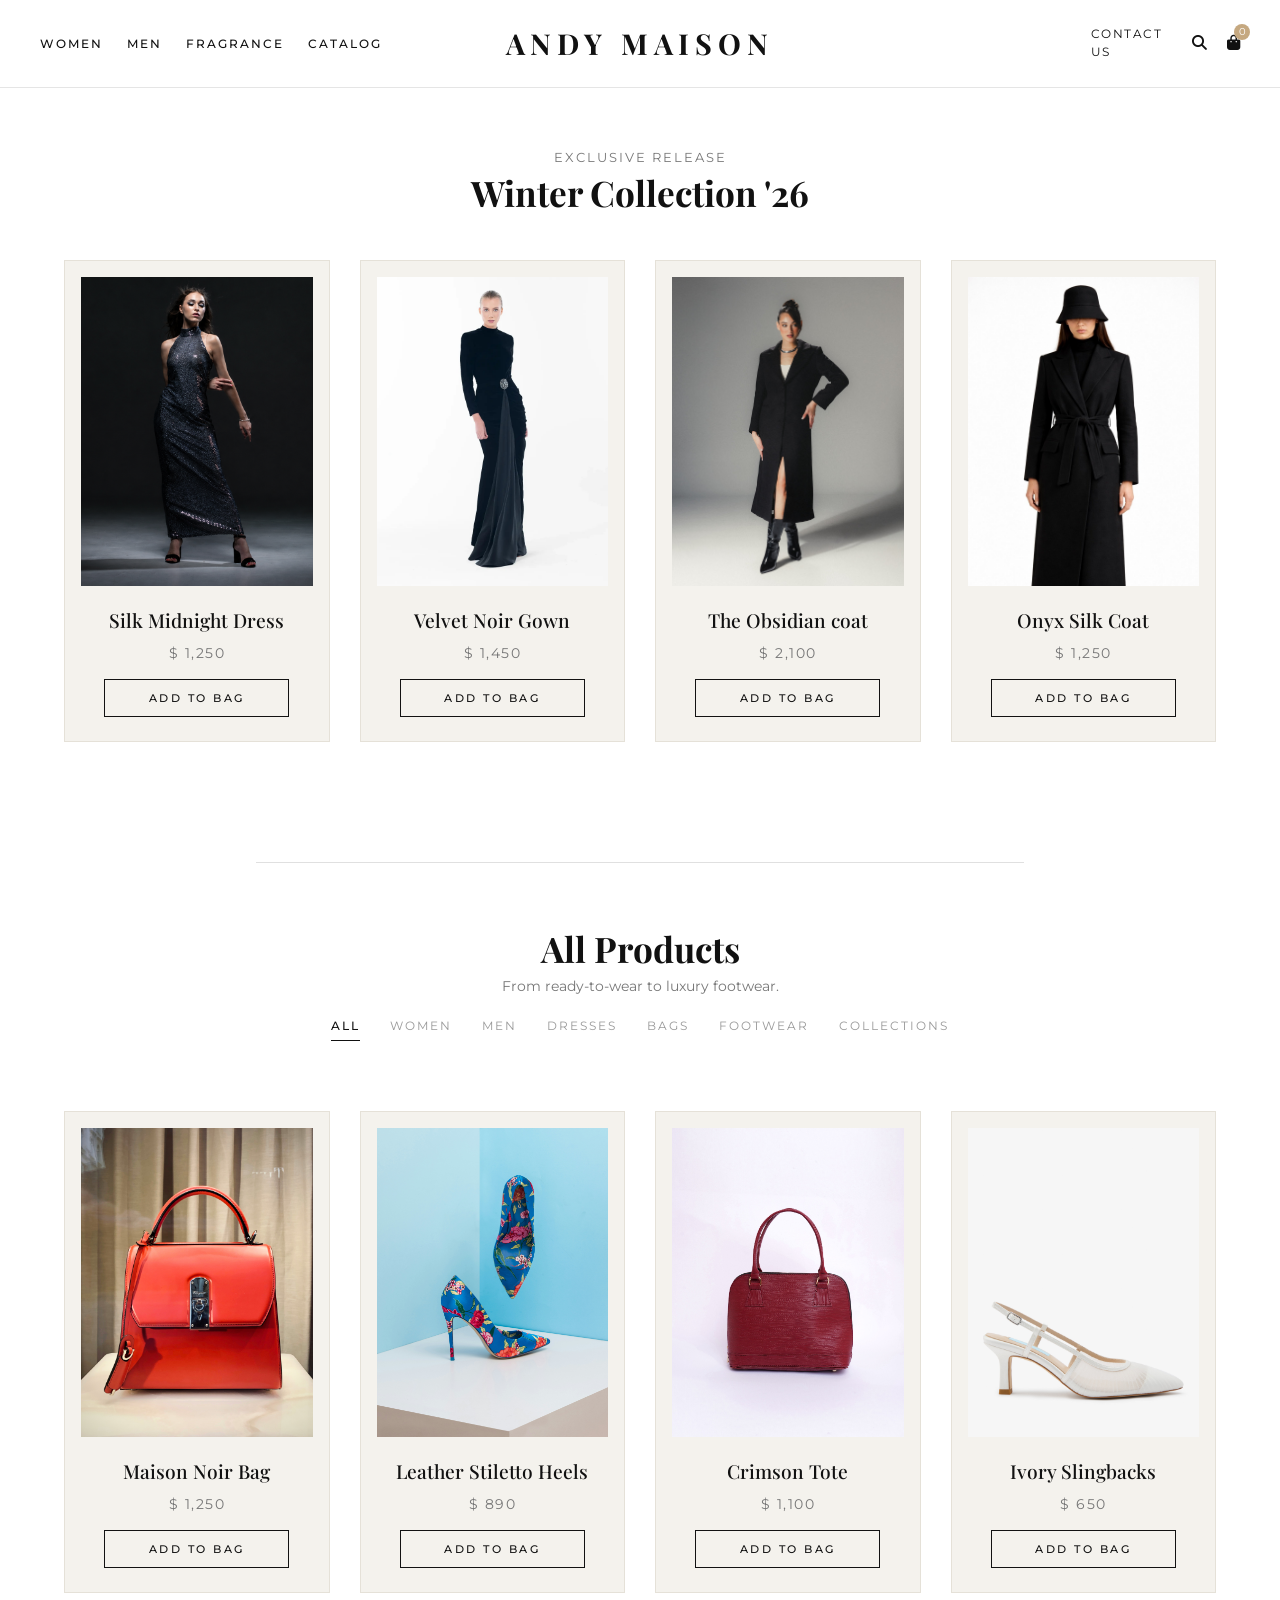
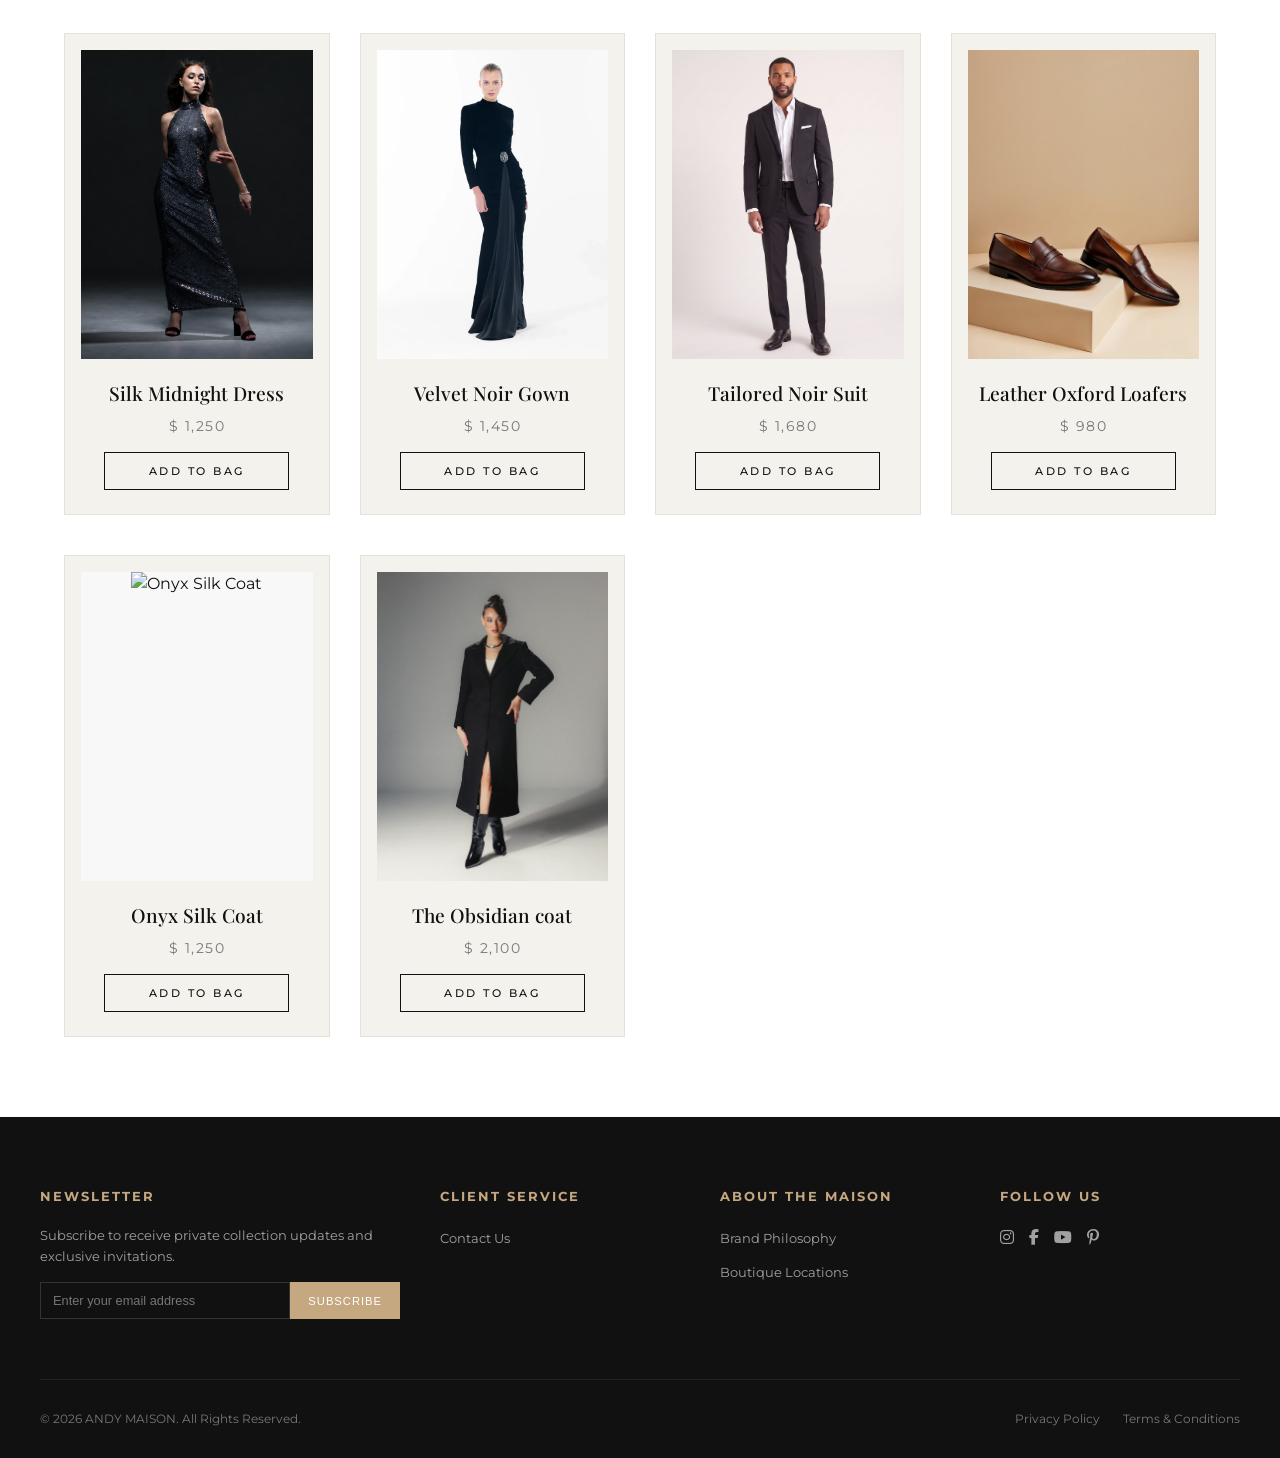
==== katalog.html @ f390998b "Add files via upload" ====
<!DOCTYPE html>
<html lang="en">
<head>
    <meta charset="UTF-8">
    <meta name="viewport" content="width=device-width, initial-scale=1.0">
    <title>Catalog  ANDY MAISON</title>
    <link rel="stylesheet" href="style.css">
    <link rel="preconnect" href="https://fonts.googleapis.com">
    <link rel="preconnect" href="https://fonts.gstatic.com" crossorigin>
    <link href="https://fonts.googleapis.com/css2?family=Montserrat:wght@300;400;500;600&family=Playfair+Display:wght@400;600;700&display=swap" rel="stylesheet">
    <link rel="stylesheet" href="https://cdnjs.cloudflare.com/ajax/libs/font-awesome/6.4.0/css/all.min.css">
</head>
<body class="andi_body">

    <header class="andi_header">
        <nav class="andi_nav_kiri">
            <a href="katalog.html?kat=women" class="andi_nav_link">WOMEN</a>
            <a href="katalog.html?kat=men" class="andi_nav_link">MEN</a>
            <a href="parfum.html" class="andi_nav_link">FRAGRANCE</a>
            <a href="katalog.html" class="andi_nav_link">CATALOG</a>
        </nav>

        <div class="andi_nav_tengah">
            <a href="index.html" class="andi_logo_brand">ANDY MAISON</a>
        </div>

         <div class="andi_nav_kanan">
            <div class="andi_nav_kanan">
                    <a href="kontak.html" class="andi_nav_link_kontak">CONTACT US</a>
                    <a href="#" class="andi_nav_ikon" id="andi_btn_search"><i class="fa-solid fa-magnifying-glass"></i></a>
                    <a href="keranjang.html" class="andi_nav_ikon andi_posisi_keranjang">
                        <i class="fa-solid fa-bag-shopping"></i>
                        <span class="andi_badge_keranjang" id="andi_jumlah_keranjang">0</span>
                    </a>
                </div>
    </header>
    <div class="andi_search_bar" id="andi_search_bar">
        <div class="andi_search_container">
            <i class="fa-solid fa-magnifying-glass andi_search_ikon_input"></i>
            <input type="text" id="andi_input_search" class="andi_input_search" placeholder="Search products (e.g. Dress, Bag, Coat, Heels)...">
            <button type="button" id="andi_close_search" class="andi_close_search"><i class="fa-solid fa-xmark"></i></button>
        </div>
    </div>
    </header>
    <!-- KONTEN UTAMA Katalog -->
    <main class="andi_konten_utama">
        
        <!-- BAGIAN 1: KOLEKSI SPESIFIK (WINTER COLLECTION) -->
        <section class="andi_katalog_spesifik" style="padding-top: 60px;">
            <div style="text-align: center; margin-bottom: 20px;">
                <p style="font-family: 'Montserrat', sans-serif; font-size: 0.8rem; color: #777; letter-spacing: 2px;">EXCLUSIVE RELEASE</p>
                <h2 style="font-family: 'Playfair Display', serif; font-size: 2.2rem; color: #111;">Winter Collection '26</h2>
            </div>
            
            <div class="andi_katalog_grid">
                <div class="andi_produk_item">
                    <div class="andi_gambar_wrapper">
                        <img src="images/midnightdress.png" alt="Silk Midnight Dress" class="andi_produk_img">
                    </div>
                    <h3 class="andi_produk_judul">Silk Midnight Dress</h3>
                    <p class="andi_produk_harga">$ 1,250</p>
                </div>

                <div class="andi_produk_item">
                    <div class="andi_gambar_wrapper">
                        <img src="images/noirgown.png" alt="Velvet Noir Gown" class="andi_produk_img">
                    </div>
                    <h3 class="andi_produk_judul">Velvet Noir Gown</h3>
                    <p class="andi_produk_harga">$ 1,450</p>
                </div>
                <div class="andi_produk_item">
                    <div class="andi_gambar_wrapper">
                        <img src="images/obsidiancoat.jpg" alt="The Obsidian coat" class="andi_produk_img">
                    </div>
                    <h3 class="andi_produk_judul">The Obsidian coat</h3>
                    <p class="andi_produk_harga">$ 2,100</p>
                </div>

                <div class="andi_produk_item">
                    <div class="andi_gambar_wrapper">
                        <img src="images/Onyxcoat.jpg" alt="Onyx Silk Coat" class="andi_produk_img">
                    </div>
                    <h3 class="andi_produk_judul">Onyx Silk Coat</h3>
                    <p class="andi_produk_harga">$ 1,250</p>
                </div>
            </div>
        </section>

        <!-- GARIS PEMISAH ELEGAN -->
        <div style="width: 60%; margin: 40px auto; border-bottom: 1px solid #e0e0e0;"></div>
            <!-- BAGIAN 2: SEMUA PRODUK -->
        <section class="andi_katalog_semua" style="padding-top: 20px;">
            <div style="text-align: center; margin-bottom: 20px;">
                <h2 style="font-family: 'Playfair Display', serif; font-size: 2.2rem; color: #111;">All Products</h2>
                <p style="font-family: 'Montserrat', sans-serif; font-size: 0.9rem; color: #777;">From ready-to-wear to luxury footwear.</p>
            </div>
            <div class="andi_filter_kategori">
                <a href="#" class="andi_filter_aktif" data-filter="all">ALL</a>
                <a href="#" data-filter="women">WOMEN</a>
                <a href="#" data-filter="men">MEN</a>
                <a href="#" data-filter="dresses">DRESSES</a>
                <a href="#" data-filter="bags">BAGS</a>
                <a href="#" data-filter="footwear">FOOTWEAR</a>
                <a href="#" data-filter="collections">COLLECTIONS</a>
            </div>
        
            
            <div class="andi_katalog_grid">
                <!-- Produk 1 -->
                <div class="andi_produk_item" data-kategori="women bags collections">
                    <div class="andi_gambar_wrapper">
                        <img src="images/RedBag.jpg" alt="Maison Noir Bag" class="andi_produk_img">
                    </div>
                    <h3 class="andi_produk_judul">Maison Noir Bag</h3>
                    <p class="andi_produk_harga">$ 1,250</p>
                </div>

                <!-- Produk 2 -->
                <div class="andi_produk_item" data-kategori="women footwear">
                    <div class="andi_gambar_wrapper">
                        <img src="images/highheels.jpg" alt="Leather Stiletto Heels" class="andi_produk_img">
                    </div>
                    <h3 class="andi_produk_judul">Leather Stiletto Heels</h3>
                    <p class="andi_produk_harga">$ 890</p>
                </div>

                <!-- Produk 3 -->
                <div class="andi_produk_item" data-kategori="women bags">
                    <div class="andi_gambar_wrapper">
                        <img src="images/crimsontote.jpg" alt="Crimson Tote" class="andi_produk_img">
                    </div>
                    <h3 class="andi_produk_judul">Crimson Tote</h3>
                    <p class="andi_produk_harga">$ 1,100</p>
                </div>

                <!-- Produk 4 -->
                <div class="andi_produk_item" data-kategori="women footwear">
                    <div class="andi_gambar_wrapper">
                        <img src="images/ivoryslingback.jpg" alt="Ivory Slingbacks" class="andi_produk_img">
                    </div>
                    <h3 class="andi_produk_judul">Ivory Slingbacks</h3>
                    <p class="andi_produk_harga">$ 650</p>
                </div>

                <!-- Produk 5 -->
                <div class="andi_produk_item" data-kategori="women dresses collections">
                    <div class="andi_gambar_wrapper">
                        <img src="images/midnightdress.png" alt="Silk Midnight Dress" class="andi_produk_img">
                    </div>
                    <h3 class="andi_produk_judul">Silk Midnight Dress</h3>
                    <p class="andi_produk_harga">$ 1,250</p>
                </div>

                <!-- Produk 6 -->
                <div class="andi_produk_item" data-kategori="women dresses">
                    <div class="andi_gambar_wrapper">
                        <img src="images/noirgown.png" alt="Velvet Noir Gown" class="andi_produk_img">
                    </div>
                    <h3 class="andi_produk_judul">Velvet Noir Gown</h3>
                    <p class="andi_produk_harga">$ 1,450</p>
                </div>

                <!-- Produk 7 -->
                <div class="andi_produk_item" data-kategori="men collections">
                    <div class="andi_gambar_wrapper">
                        <img src="images/noirsuit.jpg" alt="Tailored Noir Suit" class="andi_produk_img">
                    </div>
                    <h3 class="andi_produk_judul">Tailored Noir Suit</h3>
                    <p class="andi_produk_harga">$ 1,680</p>
                </div>

                <!-- Produk 8-->
                <div class="andi_produk_item" data-kategori="men footwear">
                    <div class="andi_gambar_wrapper">
                        <img src="images/loafersmen.jpg" alt="Leather Oxford Loafers" class="andi_produk_img">
                    </div>
                    <h3 class="andi_produk_judul">Leather Oxford Loafers</h3>
                    <p class="andi_produk_harga">$ 980</p>
                </div>
                 <!-- Produk 9-->
                <div class="andi_produk_item" data-kategori="women dresses">
                    <div class="andi_gambar_wrapper">
                        <img src="images/onyxcoat.jpg" alt="Onyx Silk Coat" class="andi_produk_img">
                    </div>
                    <h3 class="andi_produk_judul">Onyx Silk Coat</h3>
                    <p class="andi_produk_harga">$ 1,250</p>
                </div>
                 <!-- Produk 10-->
                <div class="andi_produk_item" data-kategori="women dresses">
                    <div class="andi_gambar_wrapper">
                        <img src="images/obsidiancoat.jpg" alt="The Obsidian coat" class="andi_produk_img">
                    </div>
                    <h3 class="andi_produk_judul">The Obsidian coat</h3>
                    <p class="andi_produk_harga">$ 2,100</p>
                </div>

            </div>
        </section>

    </main>


    <footer class="andi_footer">
        <div class="andi_container">
            <div class="andi_grid_footer">
                
                <div class="andi_kolom_footer andi_kolom_newsletter">
                    <h4 class="andi_judul_footer">NEWSLETTER</h4>
                    <p class="andi_teks_footer">Subscribe to receive private collection updates and exclusive invitations.</p>
                    <form class="andi_form_newsletter" onsubmit="event.preventDefault();">
                        <input type="email" placeholder="Enter your email address" class="andi_input_newsletter" required>
                        <button type="submit" class="andi_btn_newsletter">SUBSCRIBE</button>
                    </form>
                </div>

                <div class="andi_kolom_footer">
                    <h4 class="andi_judul_footer">CLIENT SERVICE</h4>
                    <ul class="andi_link_footer">
                        <li><a href="kontak.html">Contact Us</a></li>
                        
                    </ul>
                </div>

                <div class="andi_kolom_footer">
                    <h4 class="andi_judul_footer">ABOUT THE MAISON</h4>
                    <ul class="andi_link_footer">
                        <li><a href="tentang.html">Brand Philosophy</a></li>
                        <li><a href="kontak.html">Boutique Locations</a></li>
                    </ul>
                </div>

                <div class="andi_kolom_footer">
                    <h4 class="andi_judul_footer">FOLLOW US</h4>
                    <div class="andi_sosmed">
                        <a href="#"><i class="fa-brands fa-instagram"></i></a>
                        <a href="#"><i class="fa-brands fa-facebook-f"></i></a>
                        <a href="#"><i class="fa-brands fa-youtube"></i></a>
                        <a href="#"><i class="fa-brands fa-pinterest-p"></i></a>
                    </div>
                </div>

            </div>

            <div class="andi_footer_bawah">
                <p>&copy; 2026 ANDY MAISON. All Rights Reserved.</p>
                <div class="andi_legal_links">
                    <a href="#">Privacy Policy</a>
                    <a href="#">Terms & Conditions</a>
                </div>
            </div>
        </div>
    </footer>

<script src="script.js"></script>

</body>
</html>
---- style.css ----
:root {
    --andi-gelap: #111111;
    --andi-terang: #FFFFFF;
    --andi-bg-krem: #F9F8F6;
    --andi-emas: #C5A880;
    --andi-abu-muda: #E5E5E5;
    --andi-abu-teks: #666666;
    --andi-font-judul: 'Playfair Display', serif;
    --andi-font-teks: 'Montserrat', sans-serif;
    --andi-transisi: all 0.3s ease;
}

* { 
    margin: 0; 
    padding: 0; 
    box-sizing: border-box; 
}

body.andi_body {
    font-family: var(--andi-font-teks);
    background-color: var(--andi-terang);
    color: var(--andi-gelap);
    line-height: 1.5;
}

.andi_container {
    max-width: 1300px;
    margin: 0 auto;
    padding: 0 40px;
}

.andi_header {
    display: flex;
    justify-content: space-between;
    align-items: center;
    padding: 22px 40px;
    background-color: var(--andi-terang);
    border-bottom: 1px solid var(--andi-abu-muda);
    position: sticky;
    top: 0;
    z-index: 1000;
}

.andi_nav_kiri { 
    display: flex; 
    gap: 24px; 
    width: 35%; 
}

.andi_nav_link {
    text-decoration: none;
    color: var(--andi-gelap);
    font-size: 0.75rem;
    letter-spacing: 2px;
    font-weight: 500;
    transition: var(--andi-transisi);
}

.andi_nav_link:hover { 
    color: var(--andi-emas); 
}

.andi_nav_tengah { 
    width: 30%; 
    text-align: center; 
}

.andi_logo_brand {
    font-family: var(--andi-font-judul);
    font-size: 1.8rem;
    font-weight: 700;
    letter-spacing: 6px;
    color: var(--andi-gelap);
    text-decoration: none;
}

.andi_nav_kanan {
    display: flex;
    align-items: center;
    justify-content: flex-end;
    gap: 20px;
    width: 35%;
}

.andi_nav_link_kontak {
    text-decoration: none;
    color: var(--andi-gelap);
    font-size: 0.72rem;
    letter-spacing: 1.5px;
    margin-right: 10px;
}

.andi_nav_ikon {
    color: var(--andi-gelap);
    font-size: 0.95rem;
    text-decoration: none;
    transition: var(--andi-transisi);
}

.andi_nav_ikon:hover { 
    color: var(--andi-emas); 
}

.andi_posisi_keranjang { 
    position: relative; 
}

.andi_badge_keranjang {
    position: absolute;
    top: -8px;
    right: -10px;
    background-color: var(--andi-emas);
    color: var(--andi-terang);
    font-size: 0.65rem;
    width: 16px;
    height: 16px;
    border-radius: 50%;
    display: flex;
    align-items: center;
    justify-content: center;
}

.andi_hero_split {
    display: flex;
    height: 65vh;
    width: 100%;
    background-color: var(--andi-bg-krem);
    overflow: hidden;
    border-bottom: 1px solid var(--andi-abu-muda);
}

.andi_hero_kiri {
    width: 50%;
    display: flex;
    align-items: center;
    padding-left: 8%;
    padding-right: 5%;
    background-color: var(--andi-bg-krem);
}

.andi_kiri_label {
    color: var(--andi-emas);
    font-size: 0.75rem;
    letter-spacing: 3px;
    font-weight: 500;
    margin-bottom: 15px;
}

.andi_kiri_judul {
    font-family: var(--andi-font-judul);
    font-size: 4rem;
    line-height: 0.95;
    letter-spacing: 2px;
    margin-bottom: 20px;
    color: var(--andi-gelap);
}

.andi_kiri_deskripsi {
    max-width: 340px;
    line-height: 1.6;
    margin-bottom: 30px;
    color: var(--andi-abu-teks);
    font-size: 0.85rem;
}

.andi_tombol_utama {
    background-color: transparent;
    color: var(--andi-gelap);
    border: 1px solid var(--andi-gelap);
    padding: 15px 40px;
    font-family: var(--andi-font-teks);
    font-size: 0.75rem;
    letter-spacing: 3px;
    cursor: pointer;
    transition: var(--andi-transisi);
    text-decoration: none;
    display: inline-block;
}

.andi_tombol_utama:hover {
    background-color: var(--andi-gelap);
    color: var(--andi-terang);
}

.andi_hero_kanan {
    width: 55%;
    height: 100%;
    position: relative;
}

.andi_slider_container {
    width: 100%;
    height: 100%;
    position: relative;
    overflow: hidden;
}

.andi_slider_track {
    display: flex;
    width: 100%;
    height: 100%;
    transition: transform 0.6s cubic-bezier(0.25, 1, 0.5, 1);
}
.andi_slide_item {
    min-width: 100%;
    height: 100%;
    position: relative;
    overflow: hidden;
}

.andi_slide_gambar {
    width: 100%;
    height: 100%;
    object-fit: cover;
    object-position: center 0%;
    transform: scale(1.15);
    transform-origin: top center;
}

.andi_slide_info {
    position: absolute;
    bottom: 40px;
    left: 40px;
    color: var(--andi-terang);
    text-shadow: 0 2px 8px rgba(0,0,0,0.4);
}

.andi_slide_info h3 {
    font-family: var(--andi-font-judul);
    font-size: 1.8rem;
    font-weight: 400;
}

.andi_slide_info p {
    font-size: 0.75rem;
    letter-spacing: 1px;
    opacity: 0.9;
}

.andi_slider_navigasi {
    position: absolute;
    bottom: 40px;
    right: 40px;
    display: flex;
    gap: 12px;
    z-index: 10;
}

.andi_btn_slider {
    background: rgba(255, 255, 255, 0.9);
    border: none;
    width: 44px;
    height: 44px;
    border-radius: 50%;
    cursor: pointer;
    display: flex;
    justify-content: center;
    align-items: center;
    font-size: 0.85rem;
    color: var(--andi-gelap);
    transition: var(--andi-transisi);
}

.andi_btn_slider:hover {
    background: var(--andi-emas);
    color: var(--andi-terang);
}

.andi_seksi_trending {
    padding: 90px 0;
    background-color: #FFFFFF;
}

.andi_header_seksi {
    text-align: center;
    margin-bottom: 50px;
}

.andi_judul_seksi {
    font-family: var(--andi-font-judul);
    font-size: 2rem;
    letter-spacing: 3px;
    margin-bottom: 8px;
}

.andi_sub_seksi {
    color: var(--andi-abu-teks);
    font-size: 0.85rem;
}

.andi_grid_trending {
    display: grid;
    grid-template-columns: repeat(3, 1fr);
    gap: 30px;
}

.andi_kartu_trending {
    text-align: center;
    background-color: var(--andi-bg-krem);
    padding: 24px;
    border: 1px solid rgba(0, 0, 0, 0.05);
    transition: var(--andi-transisi);
}

.andi_kartu_trending:hover {
    transform: translateY(-5px);
    box-shadow: 0 12px 25px rgba(0, 0, 0, 0.06);
}

.andi_box_gambar {
    height: 320px;
    overflow: hidden;
    margin-bottom: 20px;
    background-color: #FFFFFF;
}

.andi_gambar_produk {
    width: 100%;
    height: 100%;
    object-fit: cover;
    transition: var(--andi-transisi);
}

.andi_kartu_trending:hover .andi_gambar_produk {
    transform: scale(1.04);
}

.andi_nama_item {
    font-family: var(--andi-font-judul);
    font-size: 1.1rem;
    margin-bottom: 4px;
}

.andi_kategori_item {
    color: var(--andi-abu-teks);
    font-size: 0.75rem;
    letter-spacing: 1px;
    text-transform: uppercase;
    margin-bottom: 8px;
}

.andi_harga_item {
    color: var(--andi-emas);
    font-weight: 600;
    font-size: 0.9rem;
}

.andi_footer {
    background-color: var(--andi-gelap);
    color: var(--andi-terang);
    padding: 70px 0 30px;
}

.andi_grid_footer {
    display: grid;
    grid-template-columns: 1.5fr 1fr 1fr 1fr;
    gap: 40px;
    margin-bottom: 60px;
}

.andi_judul_footer {
    font-size: 0.8rem;
    letter-spacing: 2px;
    margin-bottom: 20px;
    color: var(--andi-emas);
}

.andi_teks_footer {
    color: #A1A1A1;
    font-size: 0.8rem;
    line-height: 1.6;
    margin-bottom: 15px;
}

.andi_form_newsletter {
    display: flex;
}

.andi_input_newsletter {
    width: 100%;
    padding: 10px 12px;
    background: transparent;
    border: 1px solid #333;
    color: var(--andi-terang);
    font-size: 0.8rem;
    outline: none;
}

.andi_input_newsletter:focus {
    border-color: var(--andi-emas);
}

.andi_btn_newsletter {
    padding: 10px 18px;
    background-color: var(--andi-emas);
    border: none;
    color: var(--andi-terang);
    font-size: 0.7rem;
    letter-spacing: 1px;
    cursor: pointer;
}

.andi_link_footer {
    list-style: none;
}

.andi_link_footer li {
    margin-bottom: 10px;
}

.andi_link_footer a {
    color: #A1A1A1;
    text-decoration: none;
    font-size: 0.8rem;
    transition: var(--andi-transisi);
}

.andi_link_footer a:hover {
    color: var(--andi-terang);
}

.andi_sosmed {
    display: flex;
    gap: 15px;
}

.andi_sosmed a {
    color: #A1A1A1;
    font-size: 1rem;
    transition: var(--andi-transisi);
}

.andi_sosmed a:hover {
    color: var(--andi-emas);
}

.andi_footer_bawah {
    display: flex;
    justify-content: space-between;
    align-items: center;
    padding-top: 30px;
    border-top: 1px solid #222;
    font-size: 0.75rem;
    color: #777;
}

.andi_legal_links a {
    color: #777;
    text-decoration: none;
    margin-left: 20px;
}

.andi_legal_links a:hover {
    color: var(--andi-terang);
}

@media (max-width: 900px) {
    .andi_hero_split {
        flex-direction: column;
        height: auto;
    }
    .andi_hero_kiri, .andi_hero_kanan {
        width: 100%;
    }
    .andi_hero_kiri {
        padding: 50px 20px;
    }
    .andi_hero_kanan {
        height: 400px;
    }
    .andi_grid_trending, .andi_grid_footer {
        grid-template-columns: 1fr;
    }
}
/* Kontak Halaman*/
.andi_header_kontak {
    text-align: center;
    padding: 50px 20px 25px;
    background-color: var(--andi-bg-krem);
    border-bottom: 1px solid var(--andi-abu-muda);
}

.andi_seksi_kontak {
    padding: 60px 0;
    background-color: #FFFFFF;
}

.andi_wrapper_kontak {
    display: grid;
    grid-template-columns: 1fr 1fr;
    gap: 50px;
}

.andi_box_info {
    margin-bottom: 25px;
}

.andi_box_info h4 {
    font-family: var(--andi-font-teks);
    font-size: 0.75rem;
    letter-spacing: 2px;
    margin-bottom: 5px;
    color: var(--andi-gelap);
}

.andi_box_info p {
    font-size: 0.85rem;
    color: var(--andi-abu-teks);
}

.andi_form_kontak {
    background-color: var(--andi-bg-krem);
    padding: 30px;
    border: 1px solid var(--andi-abu-muda);
}

.andi_form_kontak h2, .andi_info_kontak h2 {
    font-family: var(--andi-font-judul);
    font-size: 1.4rem;
    margin-bottom: 25px;
    letter-spacing: 1px;
}

.andi_grup_input {
    margin-bottom: 20px;
    display: flex;
    flex-direction: column;
    gap: 6px;
}

.andi_grup_input label {
    font-size: 0.7rem;
    letter-spacing: 1px;
    font-weight: 500;
}

.andi_input {
    width: 100%;
    padding: 12px;
    background-color: #FFFFFF;
    border: 1px solid var(--andi-abu-muda);
    font-family: var(--andi-font-teks);
    font-size: 0.85rem;
    outline: none;
    box-sizing: border-box;
}

.andi_input:focus {
    border-color: var(--andi-gelap);
}

.andi_btn_kirim {
    width: 100%;
    padding: 14px;
    background-color: var(--andi-gelap);
    color: var(--andi-terang);
    border: none;
    font-family: var(--andi-font-teks);
    font-size: 0.75rem;
    letter-spacing: 2px;
    cursor: pointer;
    transition: var(--andi-transisi);
}

.andi_btn_kirim:hover {
    background-color: var(--andi-emas);
    color: var(--andi-gelap);
}
/* parfum halaman */
.andi_header_parfum {
    text-align: center;
    padding: 50px 20px 25px;
    background-color: var(--andi-bg-krem);
    border-bottom: 1px solid var(--andi-abu-muda);
}

.andi_seksi_parfum {
    padding: 60px 0 90px;
    background-color: #FFFFFF;
}
.andi_grid_katalog {
    display: grid;
    grid-template-columns: repeat(3, 1fr); 
    gap: 30px;

.andi_kartu_katalog {
    text-align: center;
}

.andi_box_gambar {
    width: 100%;
    height: 380px;
    overflow: hidden;
    background-color: var(--andi-bg-krem);
}

.andi_gambar_produk {
    width: 100%;
    height: 100%;
    object-fit: cover; 
    transition: transform 0.5s ease;
}

.andi_kartu_katalog:hover .andi_gambar_produk {
    transform: scale(1.05); 
}
}
/*Katalog halaman*/
.andi_katalog_grid {
   display: grid;
    grid-template-columns: repeat(4, 1fr);
    gap: 40px 30px;
    width: 100%;
    max-width: 1350px; 
    margin: 0 auto; 
    padding: 20px 5% 80px;
}
    .andi_produk_item {
    text-align: center;
    cursor: pointer;
    background-color:#F4F2ED;
    border: 1px solid #E5E1D8;
    padding: 16px 16px 24px 16px;
    transition: var(--andi-transisi);
}


.andi_produk_item:hover {
    border-color: var(--andi-emas); 
    transform: translateY(-4px);
    box-shadow: 0 12px 24px rgba(0, 0, 0, 0.05);
}

.andi_gambar_wrapper {
    width: 100%;
    aspect-ratio: 3/4; 
    overflow: hidden;
    margin-bottom: 20px;
    background-color: #f8f8f8;
}

.andi_produk_img {
    width: 100%;
    height: 100%;
    object-fit: cover;
    object-position: center top;
    transition: transform 0.7s ease;
}

.andi_produk_item:hover .andi_produk_img {
    transform: scale(1.04);
}

.andi_produk_judul {
    font-family: 'Playfair Display', serif;
    font-size: 1.2rem;
    font-weight: 500;
    margin: 0 0 8px 0;
    color: #111111;
}

.andi_produk_harga {
    font-family: 'Montserrat', sans-serif;
    font-size: 0.85rem;
    color: #777777;
    letter-spacing: 1.5px;
    margin: 0;
}

@media (max-width: 900px) {
    .andi_katalog_grid {
        grid-template-columns: repeat(2, 1fr);
        gap: 40px 20px;
    }
}

@media (max-width: 550px) {
    .andi_katalog_grid {
        grid-template-columns: 1fr;
    }
}
/* Filter Kategori */
.andi_filter_kategori {
    display: flex;
    justify-content: center;
    flex-wrap: wrap; 
    gap: 30px;
    margin: 10px 0 50px 0; 
}

.andi_filter_kategori a {
    text-decoration: none;
    color: #999999; 
    font-family: 'Montserrat', sans-serif;
    font-size: 0.75rem;
    letter-spacing: 2px;
    text-transform: uppercase;
    padding-bottom: 5px;
    transition: all 0.3s ease;
}

.andi_filter_kategori a:hover,
.andi_filter_kategori a.andi_filter_aktif {
    color: #111111;
    font-weight: 500;
    border-bottom: 1px solid #111111; 
}

/* buat Search Bar */

.andi_search_bar {
    display: none;
    background-color: var(--andi-bg-krem);
    border-bottom: 1px solid var(--andi-abu-muda);
    padding: 16px 40px;
}

.andi_search_bar.andi_search_aktif {
    display: block;
}

.andi_search_container {
    max-width: 800px;
    margin: 0 auto;
    display: flex;
    align-items: center;
    gap: 14px;
    border-bottom: 1px solid var(--andi-gelap);
    padding-bottom: 8px;
}

.andi_search_ikon_input {
    color: var(--andi-abu-teks);
    font-size: 0.9rem;
}

.andi_input_search {
    width: 100%;
    border: none;
    background: transparent;
    font-family: var(--andi-font-teks);
    font-size: 0.85rem;
    letter-spacing: 1px;
    color: var(--andi-gelap);
    outline: none;
}

.andi_close_search {
    background: transparent;
    border: none;
    font-size: 1.1rem;
    color: var(--andi-abu-teks);
    cursor: pointer;
    transition: var(--andi-transisi);
}

.andi_close_search:hover {
    color: var(--andi-emas);
}

/* Halaman Checkout */
.andi_checkout_wrap {
    padding: 60px 0 90px;
}

.andi_center {
    text-align: center;
    margin-bottom: 40px;
}

.andi_info_box {
    text-align: center;
    padding: 60px 20px;
    border: 1px solid var(--andi-abu-muda);
}

.andi_info_box p {
    margin-bottom: 20px;
    color: var(--andi-abu-teks);
}

.andi_grid_checkout {
    display: grid;
    grid-template-columns: 1.4fr 1fr;
    gap: 50px;
    align-items: start;
}

.andi_item_bag {
    display: flex;
    align-items: center;
    gap: 18px;
    padding: 18px 0;
    border-bottom: 1px solid var(--andi-abu-muda);
}

.andi_bag_gambar {
    width: 75px;
    height: 95px;
    object-fit: cover;
}

.andi_bag_detail {
    flex: 1;
}

.andi_bag_detail h3 {
    font-family: var(--andi-font-judul);
    font-size: 1.05rem;
    font-weight: 400;
    margin-bottom: 8px;
}

.andi_bag_qty {
    display: inline-flex;
    align-items: center;
    border: 1px solid var(--andi-abu-muda);
}

.andi_btn_qty {
    background: none;
    border: none;
    padding: 4px 10px;
    cursor: pointer;
}

.andi_bag_qty span {
    padding: 0 10px;
    font-size: 0.85rem;
}

.andi_bag_kanan {
    text-align: right;
}

.andi_bag_harga {
    font-weight: 500;
    margin-bottom: 10px;
}

.andi_btn_hapus {
    background: none;
    border: none;
    font-size: 0.7rem;
    text-transform: uppercase;
    color: var(--andi-abu-teks);
    text-decoration: underline;
    cursor: pointer;
}

.andi_subjudul_checkout {
    font-size: 0.8rem;
    font-weight: 600;
    letter-spacing: 2px;
    margin: 25px 0 18px;
    padding-bottom: 8px;
    border-bottom: 1px solid var(--andi-gelap);
}

.andi_box_ringkasan .andi_subjudul_checkout {
    margin-top: 0;
}

.andi_form_checkout input,
.andi_form_checkout select {
    width: 100%;
    padding: 12px;
    margin-bottom: 14px;
    background: transparent;
    border: 1px solid var(--andi-abu-muda);
    font-family: var(--andi-font-teks);
    font-size: 0.85rem;
    outline: none;
}

.andi_box_ringkasan {
    background-color: #e8e4dc;
    border: 1px solid var(--andi-abu-muda);
    padding: 30px;
    position: sticky;
    top: 100px;
}

.andi_baris_ringkasan {
    display: flex;
    justify-content: space-between;
    font-size: 0.85rem;
    color: var(--andi-abu-teks);
    margin-bottom: 12px;
}

.andi_total_ringkasan {
    display: flex;
    justify-content: space-between;
    font-weight: 600;
    margin: 18px 0 22px;
    padding-top: 16px;
    border-top: 1px solid var(--andi-gelap);
}

.andi_btn_full {
    display: block;
    width: 100%;
    padding: 15px 20px;
    background-color: #121212;
    color: #ffffff;
    border: 1px solid #121212;
    font-family: 'Montserrat', sans-serif;
    font-size: 0.75rem;
    font-weight: 500;
    letter-spacing: 2.5px;
    text-align: center;
    cursor: pointer;
    transition: all 0.3s ease;
}

.andi_btn_full:hover {
    background-color: transparent;
    color: #121212;
}

@media (max-width: 768px) {
    .andi_grid_checkout {
        grid-template-columns: 1fr;
        gap: 30px;
    }

    .andi_box_ringkasan {
        position: static;
    }
}
/* Tombol ADD TO BAG */
.andi_btn_add_bag {
    display: inline-block;
    width: 80%;
    margin-top: 16px;
    padding: 11px 18px;
    background-color: transparent;
    border: 1px solid #121212;
    border-radius: 0;
    color: #121212;
    font-family: 'Montserrat', sans-serif;
    font-size: 0.7rem;
    font-weight: 500;
    letter-spacing: 2.5px;
    text-transform: uppercase;
    cursor: pointer;
    transition: all 0.3s ease;
}

.andi_btn_add_bag:hover {
    background-color: #121212;
    color: #ffffff;
}

/* Halaman Detail Produk */
.andi_detail_wrap {
    padding: 50px 0 90px;
}

.andi_link_kembali {
    display: inline-flex;
    align-items: center;
    gap: 10px;
    font-size: 0.72rem;
    letter-spacing: 2px;
    color: #6e6a63;
    text-decoration: none;
    margin-bottom: 35px;
    transition: all 0.3s ease;
}

.andi_link_kembali:hover {
    color: #121212;
}

.andi_grid_detail {
    display: grid;
    grid-template-columns: 1fr 1fr;
    gap: 60px;
    align-items: start;
}

.andi_detail_box_gambar {
    width: 100%;
    background-color: #e5e1d8;
    overflow: hidden;
}

.andi_detail_box_gambar img {
    display: block;
    width: 100%;
    max-height: 620px;
    object-fit: cover;
}

.andi_detail_info {
    padding-top: 10px;
}

.andi_detail_info .andi_kiri_label {
    font-size: 0.7rem;
    letter-spacing: 2.5px;
    color: #6e6a63;
    margin-bottom: 8px;
}

.andi_detail_judul {
    font-family: 'Playfair Display', serif;
    font-size: 2.3rem;
    font-weight: 400;
    line-height: 1.2;
    color: #121212;
    margin: 0 0 14px;
}

.andi_detail_harga {
    font-size: 1.2rem;
    font-weight: 500;
    color: #121212;
    margin-bottom: 24px;
}

.andi_detail_deskripsi {
    font-size: 0.88rem;
    line-height: 1.8;
    color: #5c5852;
    padding-bottom: 24px;
    border-bottom: 1px solid #d5cfc4;
    margin-bottom: 24px;
}

.andi_detail_opsi label {
    display: block;
    font-size: 0.7rem;
    font-weight: 500;
    letter-spacing: 2px;
    color: #6e6a63;
    margin-bottom: 12px;
}

.andi_pilih_size {
    display: flex;
    flex-wrap: wrap;
    gap: 12px;
    margin-bottom: 30px;
}

.andi_btn_size {
    min-width: 52px;
    height: 46px;
    padding: 0 16px;
    background-color: transparent;
    border: 1px solid #c7c0b4;
    border-radius: 0;
    color: #121212;
    font-family: 'Montserrat', sans-serif;
    font-size: 0.78rem;
    font-weight: 500;
    letter-spacing: 1.5px;
    cursor: pointer;
    transition: all 0.3s ease;
}

.andi_btn_size:hover,
.andi_btn_size.andi_size_aktif {
    background-color: #121212;
    border-color: #121212;
    color: #ffffff;
}

#andi_detail_add_btn {
    display: block;
    width: 100%;
    padding: 16px 24px;
    background-color: #121212;
    border: 1px solid #121212;
    border-radius: 0;
    color: #ffffff;
    font-family: 'Montserrat', sans-serif;
    font-size: 0.75rem;
    font-weight: 500;
    letter-spacing: 2.5px;
    text-transform: uppercase;
    cursor: pointer;
    transition: all 0.3s ease;
}

#andi_detail_add_btn:hover {
    background-color: transparent;
    color: #121212;
}

.andi_detail_catatan {
    margin-top: 26px;
    padding-top: 20px;
    border-top: 1px solid #d5cfc4;
    font-size: 0.78rem;
    color: #6e6a63;
}

.andi_detail_catatan p {
    display: flex;
    align-items: center;
    gap: 10px;
    margin-bottom: 8px;
}

@media (max-width: 768px) {
    .andi_grid_detail {
        grid-template-columns: 1fr;
        gap: 32px;
    }

    .andi_detail_judul {
        font-size: 1.85rem;
    }
}

/* parfum halaman */
.andi_header_parfum {
    text-align: center;
    padding: 50px 20px 25px;
    background-color: var(--andi-bg-krem);
    border-bottom: 1px solid var(--andi-abu-muda);
}

.andi_judul_halaman {
    font-family: var(--andi-font-judul);
    font-size: 2.2rem;
    letter-spacing: 3px;
    margin-bottom: 8px;
}

.andi_sub_halaman {
    color: var(--andi-abu-teks);
    font-size: 0.85rem;
}

.andi_seksi_parfum {
    padding: 60px 0 90px;
    background-color: #FFFFFF;
}

.andi_grid_katalog {
    display: grid;
    grid-template-columns: repeat(3, 1fr);
    gap: 30px;
}

.andi_kartu_katalog {
    text-align: center;
    background-color: var(--andi-bg-krem);
    padding: 24px;
    border: 1px solid rgba(0, 0, 0, 0.05);
    cursor: pointer;
    transition: var(--andi-transisi);
}

.andi_kartu_katalog:hover {
    transform: translateY(-5px);
    box-shadow: 0 12px 25px rgba(0, 0, 0, 0.06);
}

.andi_kartu_katalog .andi_box_gambar {
    width: 100%;
    height: 360px;
    overflow: hidden;
    margin-bottom: 20px;
    background-color: #FFFFFF;
}

.andi_kartu_katalog .andi_gambar_produk {
    width: 100%;
    height: 100%;
    object-fit: cover;
    transition: var(--andi-transisi);
}

.andi_kartu_katalog:hover .andi_gambar_produk {
    transform: scale(1.04);
}

@media (max-width: 900px) {
    .andi_grid_katalog {
        grid-template-columns: repeat(2, 1fr);
    }
}

@media (max-width: 550px) {
    .andi_grid_katalog {
        grid-template-columns: 1fr;
    }
}
/* button parfum */

.andi_toast_bag {
    position: fixed;
    bottom: 25px;
    right: 25px;
    background-color: #111111;
    color: #ffffff;
    padding: 14px 22px;
    font-size: 0.78rem;
    letter-spacing: 1px;
    z-index: 9999;
    opacity: 0;
    transform: translateY(15px);
    transition: all 0.3s ease;
    pointer-events: none;
}

.andi_toast_bag.andi_toast_muncul {
    opacity: 1;
    transform: translateY(0);
}

/*Halaman About / Brand Philosophy*/
.andi_seksi_about {
    background-color: var(--andi-terang);
    padding-bottom: 90px;
}

.andi_about_hero {
    background-color: var(--andi-bg-krem);
    text-align: center;
    padding: 80px 20px;
    border-bottom: 1px solid var(--andi-abu-muda);
}

.andi_judul_about {
    font-family: var(--andi-font-judul);
    font-size: 3rem;
    letter-spacing: 4px;
    margin-bottom: 15px;
    color: var(--andi-gelap);
}

.andi_sub_about {
    color: var(--andi-abu-teks);
    font-family: var(--andi-font-teks);
    font-style: italic;
    font-size: 1.1rem;
    letter-spacing: 1px;
}

.andi_about_konten {
    display: flex;
    max-width: 1000px;
    margin: 70px auto 0;
    gap: 60px;
    align-items: center;
    padding: 0 25px;
}

.andi_teks_filosofi {
    flex: 1;
}

.andi_teks_filosofi h2 {
    font-family: var(--andi-font-judul);
    font-size: 2.2rem;
    margin-bottom: 20px;
    letter-spacing: 2px;
    color: var(--andi-gelap);
}

.andi_teks_filosofi p {
    color: var(--andi-abu-teks);
    font-family: var(--andi-font-teks);
    line-height: 1.8;
    margin-bottom: 18px;
    font-size: 0.95rem;
}

.andi_gambar_filosofi {
    flex: 1;
}

.andi_gambar_filosofi img {
    width: 100%;
    height: auto;
    border-radius: 2px;
    box-shadow: 0 15px 35px rgba(0,0,0,0.06);
}


@media (max-width: 800px) {
    .andi_about_konten {
        flex-direction: column;
        gap: 40px;
        margin-top: 50px;
    }
    .andi_judul_about {
        font-size: 2.2rem;
    }
}
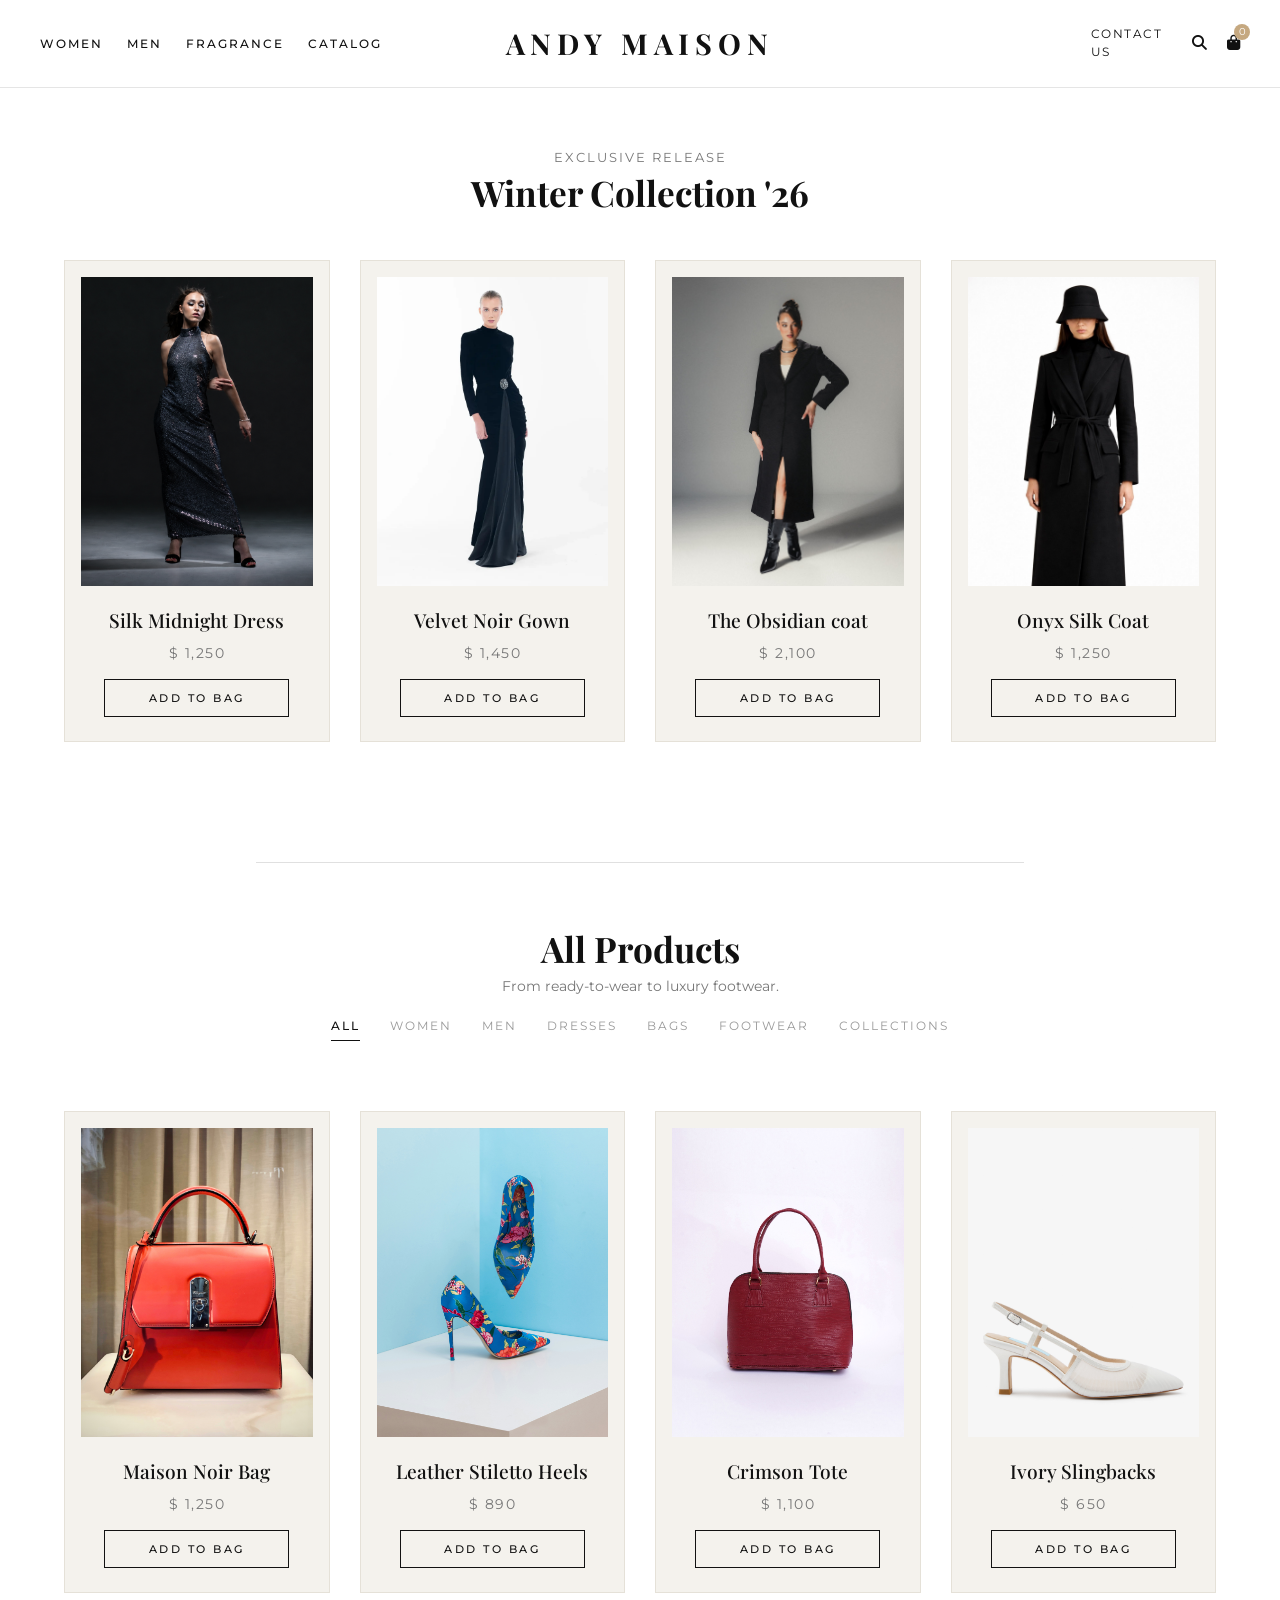
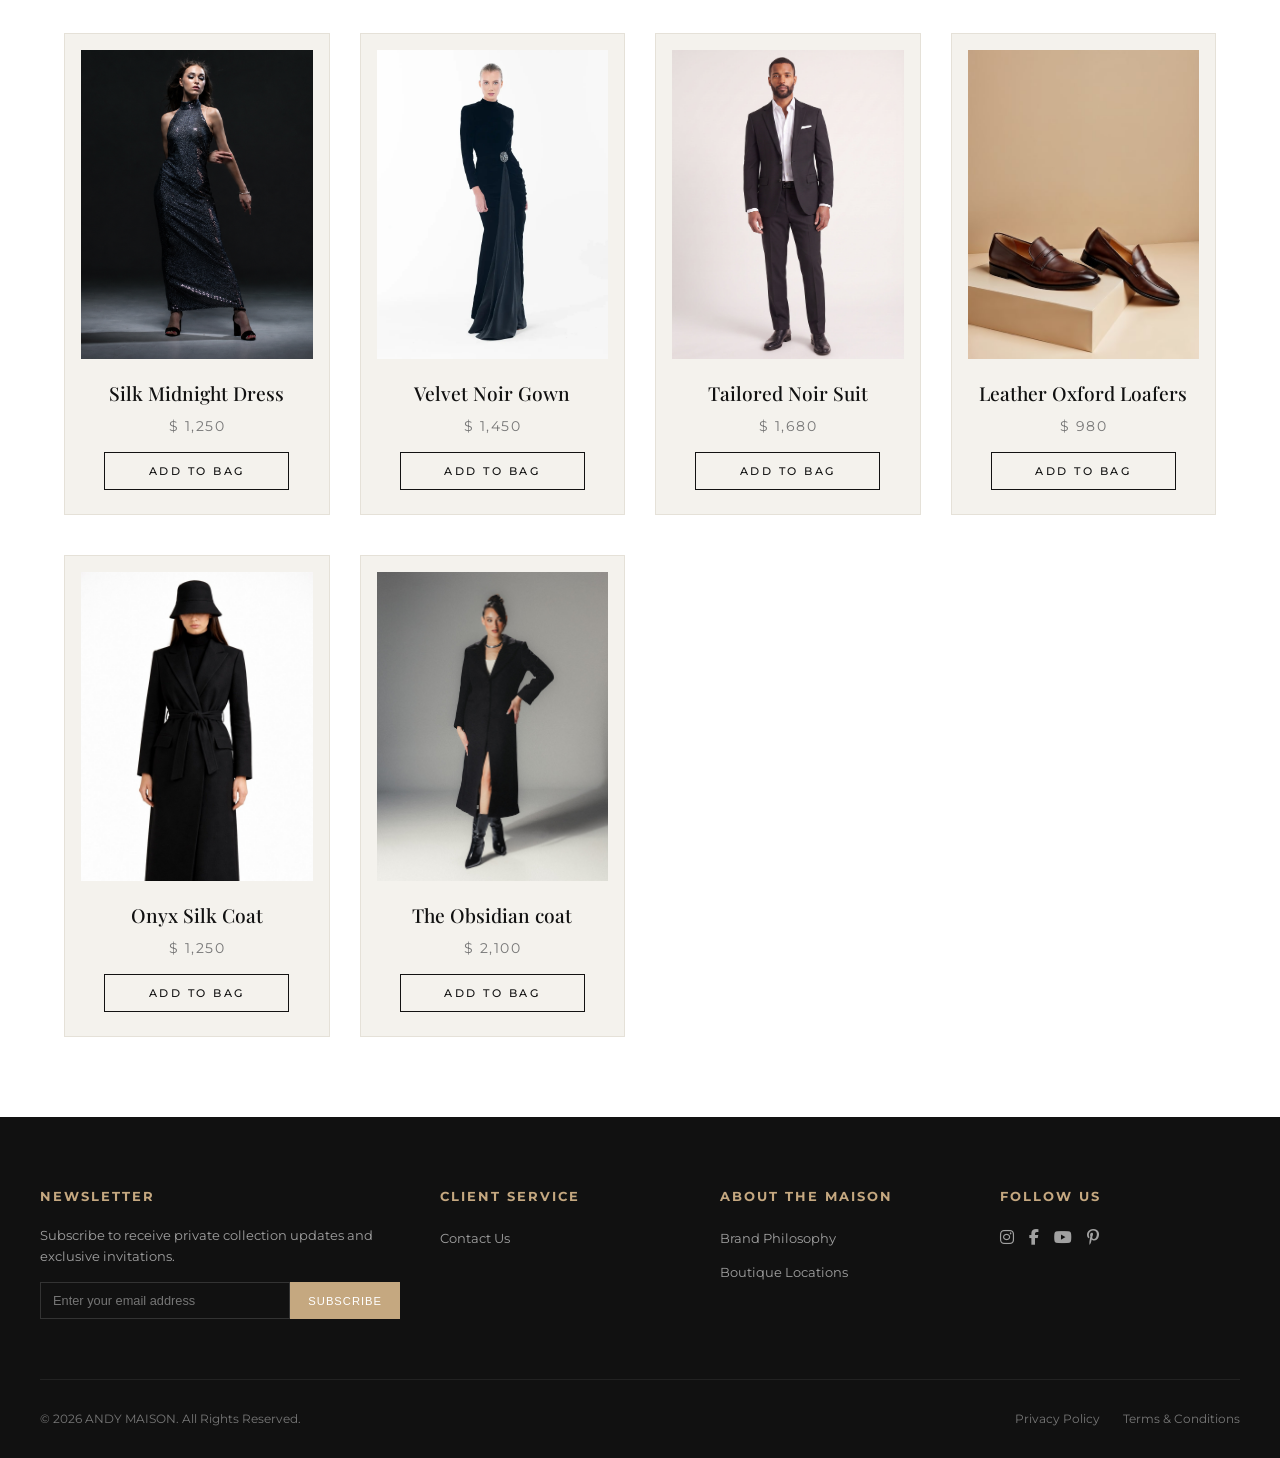
==== commit e83d3470: "katalog.html" ====
--- a/katalog.html
+++ b/katalog.html
@@ -180,7 +180,7 @@
                  <!-- Produk 9-->
                 <div class="andi_produk_item" data-kategori="women dresses">
                     <div class="andi_gambar_wrapper">
-                        <img src="images/onyxcoat.jpg" alt="Onyx Silk Coat" class="andi_produk_img">
+                        <img src="images/Onyxcoat.jpg" alt="Onyx Silk Coat" class="andi_produk_img">
                     </div>
                     <h3 class="andi_produk_judul">Onyx Silk Coat</h3>
                     <p class="andi_produk_harga">$ 1,250</p>
@@ -254,4 +254,4 @@
 <script src="script.js"></script>
 
 </body>
-</html>+</html>
